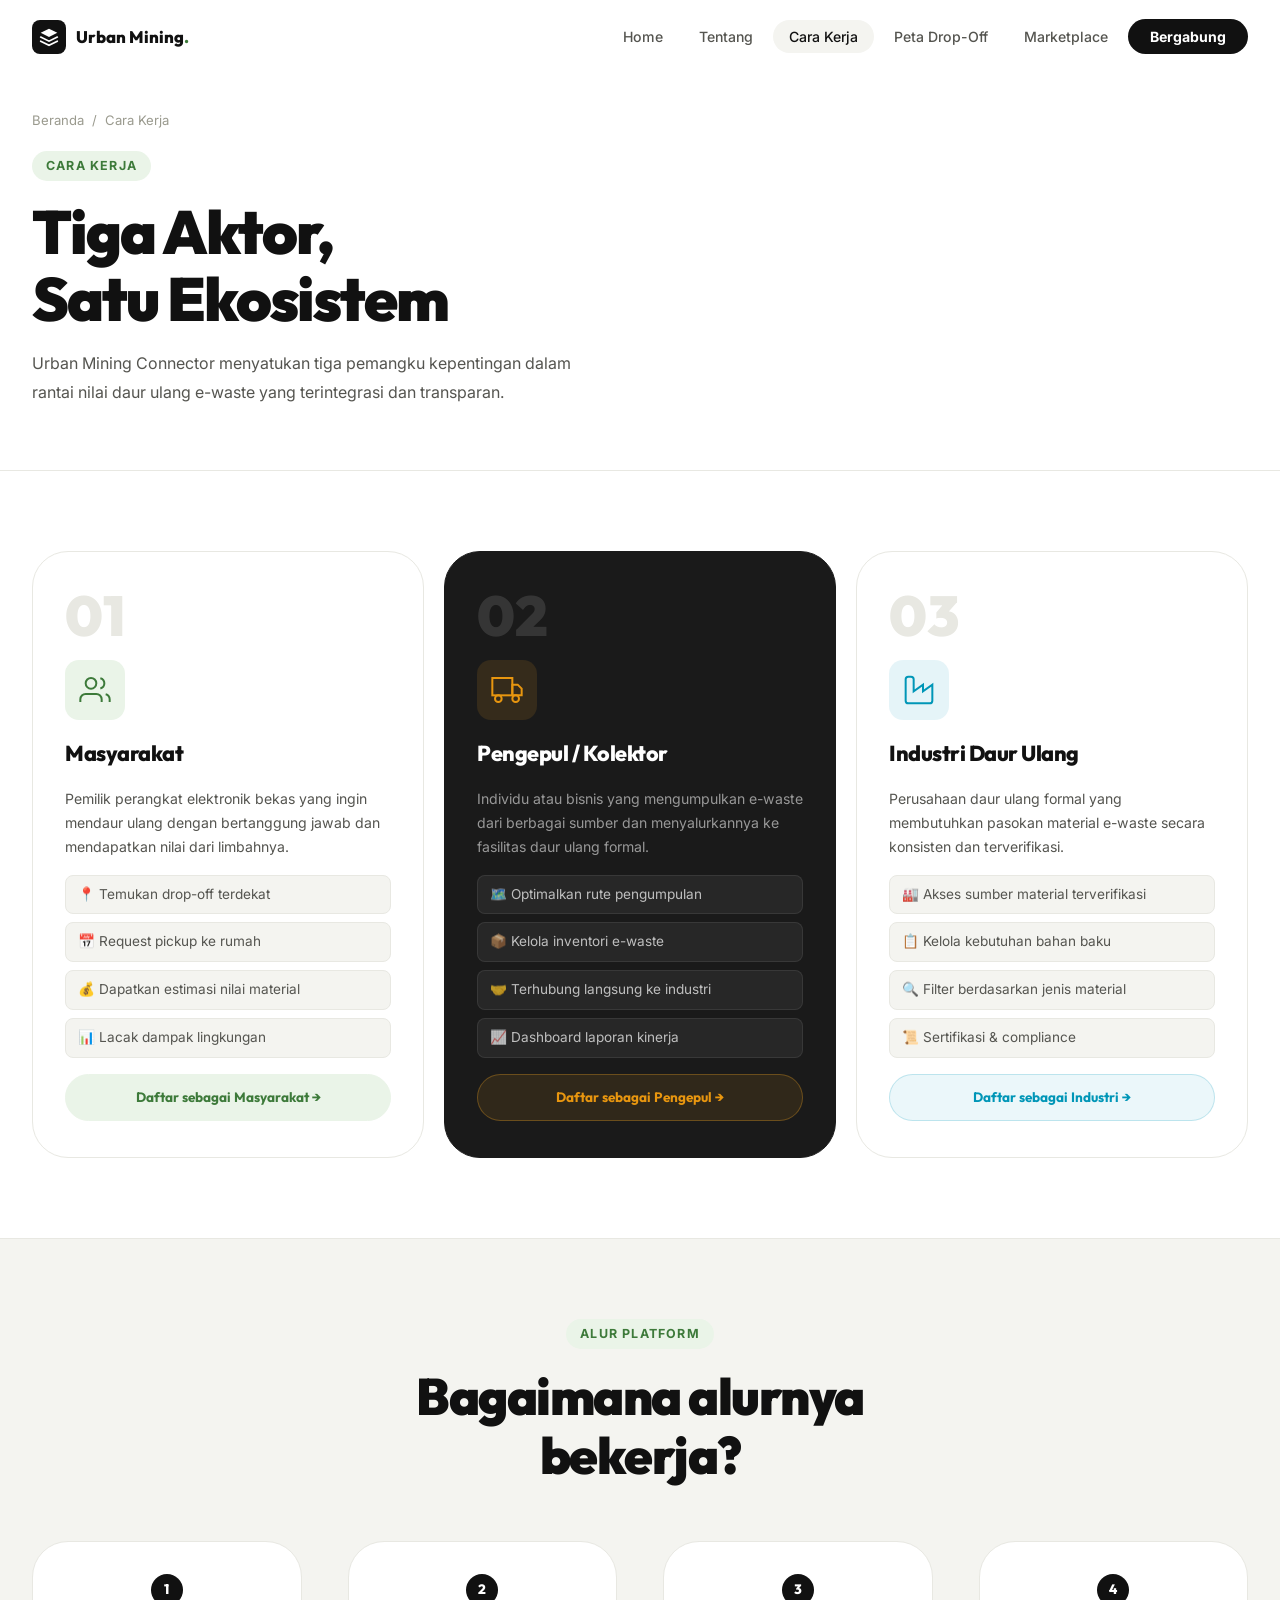
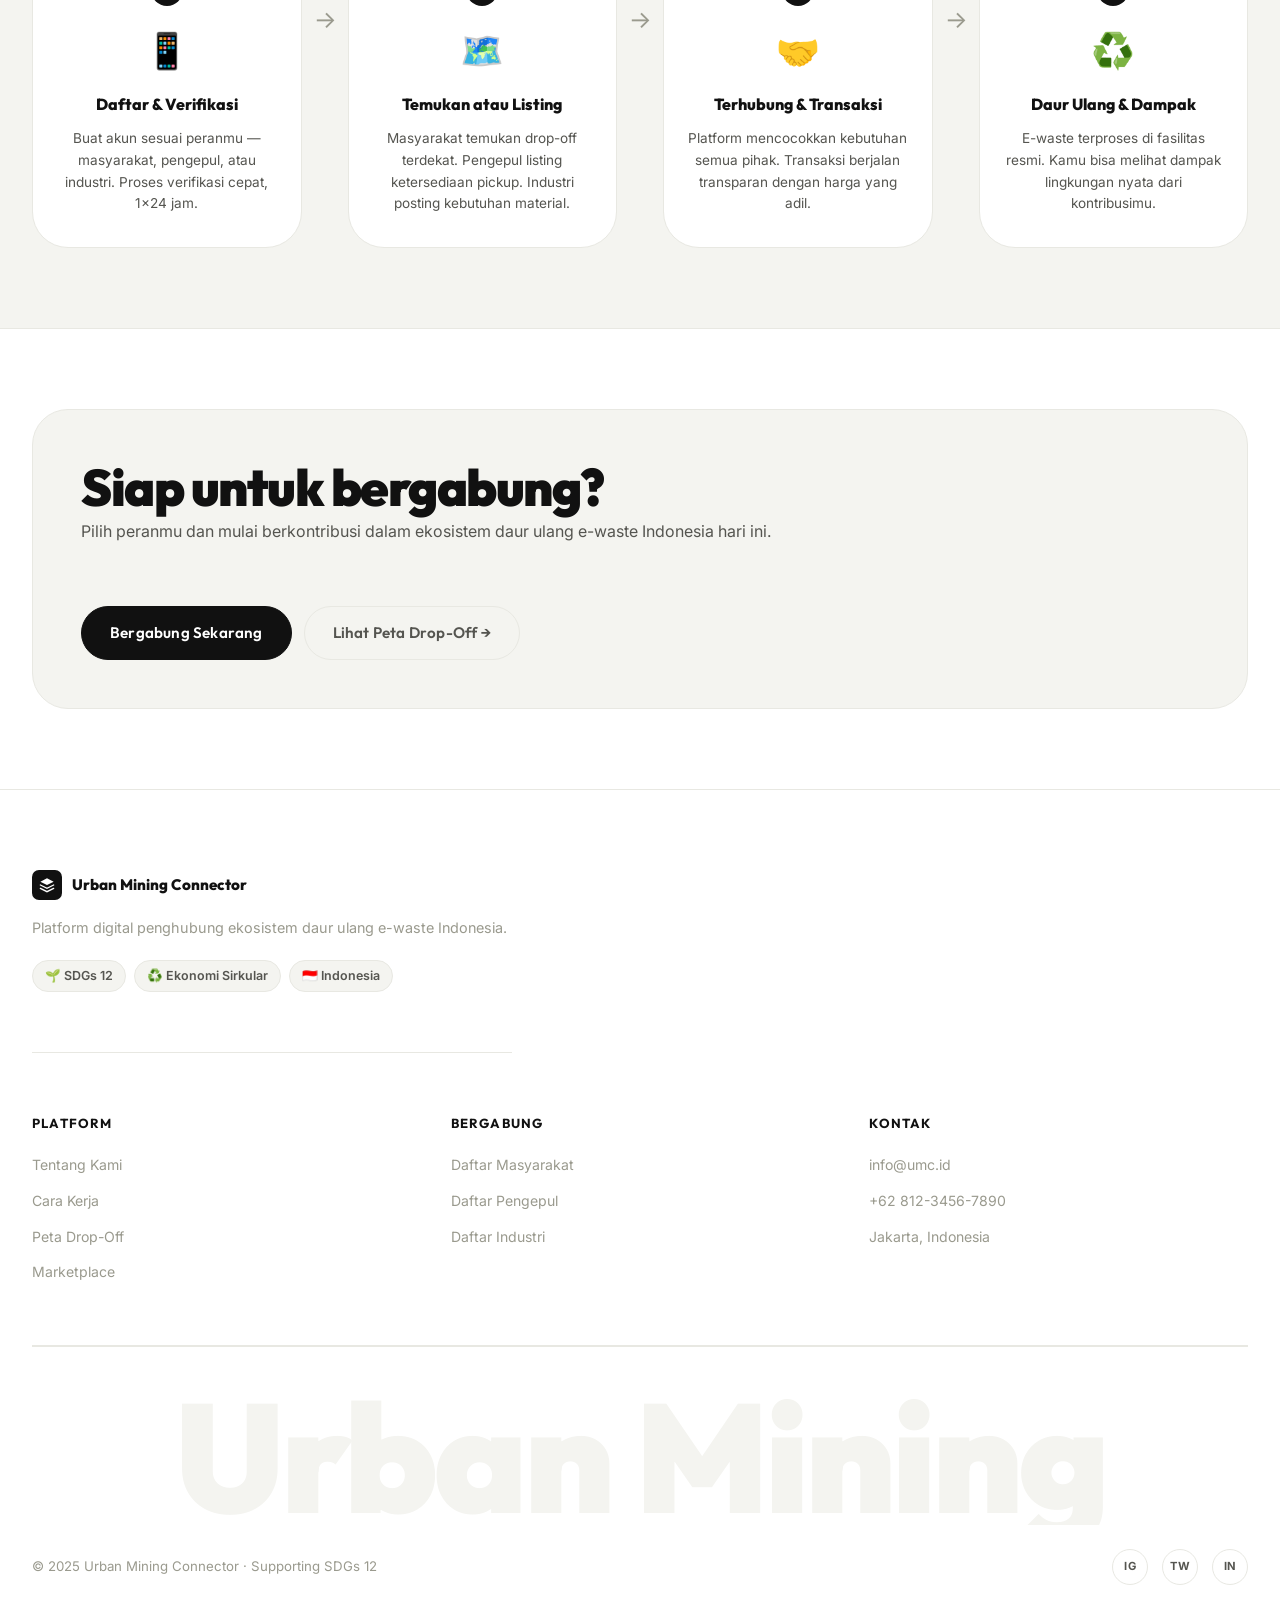
==== cara-kerja.html @ 453cc5a3 "Initial commit: Urban Mining Connector Multi-page UI" ====
﻿<!DOCTYPE html>
<html lang="id">
<head>
  <meta charset="UTF-8" />
  <meta name="viewport" content="width=device-width, initial-scale=1.0" />
  <title>Cara Kerja — Urban Mining Connector</title>
  <meta name="description" content="Pelajari bagaimana Urban Mining Connector menghubungkan masyarakat, pengepul, dan industri daur ulang e-waste." />
  <link rel="preconnect" href="https://fonts.googleapis.com" />
  <link rel="preconnect" href="https://fonts.gstatic.com" crossorigin />
  <link href="https://fonts.googleapis.com/css2?family=Outfit:wght@300;400;500;600;700;800;900&family=Inter:wght@300;400;500;600&display=swap" rel="stylesheet" />
  <link rel="stylesheet" href="style.css?v=3" />
</head>
<body>

  <nav class="navbar scrolled" id="navbar">
    <div class="container nav-container">
      <a href="index.html" class="nav-logo">
        <div class="logo-mark"><svg width="20" height="20" viewBox="0 0 24 24" fill="none"><path d="M12 2L2 7l10 5 10-5-10-5z" fill="currentColor"/><path d="M2 17l10 5 10-5M2 12l10 5 10-5" stroke="currentColor" stroke-width="2" stroke-linecap="round"/></svg></div>
        <span>Urban Mining<span class="logo-dot">.</span></span>
      </a>
      <ul class="nav-links" id="nav-links">
        <li><a href="index.html" class="nav-link">Home</a></li>
        <li><a href="tentang.html" class="nav-link">Tentang</a></li>
        <li><a href="cara-kerja.html" class="nav-link nav-active">Cara Kerja</a></li>
        <li><a href="peta.html" class="nav-link">Peta Drop-Off</a></li>
        <li><a href="marketplace.html" class="nav-link">Marketplace</a></li>
        <li><a href="daftar.html" class="nav-link nav-cta">Bergabung</a></li>
      </ul>
      <button class="hamburger" id="hamburger"><span></span><span></span><span></span></button>
    </div>
  </nav>

  <!-- PAGE HEADER -->
  <div class="page-header">
    <div class="container">
      <div class="breadcrumb"><a href="index.html">Beranda</a> <span>/</span> <span>Cara Kerja</span></div>
      <span class="section-tag">Cara Kerja</span>
      <h1 class="page-title">Tiga Aktor,<br/>Satu Ekosistem</h1>
      <p class="page-subtitle">Urban Mining Connector menyatukan tiga pemangku kepentingan dalam rantai nilai daur ulang e-waste yang terintegrasi dan transparan.</p>
    </div>
  </div>

  <!-- ACTORS -->
  <section class="page-section">
    <div class="container">
      <div class="actors-grid">
        <div class="actor-card reveal-up">
          <div class="actor-num">01</div>
          <div class="actor-icon-wrap citizen-color">
            <svg width="32" height="32" viewBox="0 0 24 24" fill="none" stroke="currentColor" stroke-width="1.5">
              <path d="M17 21v-2a4 4 0 0 0-4-4H5a4 4 0 0 0-4 4v2"/><circle cx="9" cy="7" r="4"/>
              <path d="M23 21v-2a4 4 0 0 0-3-3.87M16 3.13a4 4 0 0 1 0 7.75"/>
            </svg>
          </div>
          <h3>Masyarakat</h3>
          <p>Pemilik perangkat elektronik bekas yang ingin mendaur ulang dengan bertanggung jawab dan mendapatkan nilai dari limbahnya.</p>
          <ul class="actor-list">
            <li>📍 Temukan drop-off terdekat</li>
            <li>📅 Request pickup ke rumah</li>
            <li>💰 Dapatkan estimasi nilai material</li>
            <li>📊 Lacak dampak lingkungan</li>
          </ul>
          <a href="daftar.html" class="actor-link citizen-link">Daftar sebagai Masyarakat →</a>
        </div>

        <div class="actor-card actor-card-dark reveal-up">
          <div class="actor-num light">02</div>
          <div class="actor-icon-wrap collector-color">
            <svg width="32" height="32" viewBox="0 0 24 24" fill="none" stroke="currentColor" stroke-width="1.5">
              <rect x="1" y="3" width="15" height="13"/><polygon points="16 8 20 8 23 11 23 16 16 16 16 8"/>
              <circle cx="5.5" cy="18.5" r="2.5"/><circle cx="18.5" cy="18.5" r="2.5"/>
            </svg>
          </div>
          <h3>Pengepul / Kolektor</h3>
          <p>Individu atau bisnis yang mengumpulkan e-waste dari berbagai sumber dan menyalurkannya ke fasilitas daur ulang formal.</p>
          <ul class="actor-list light-list">
            <li>🗺️ Optimalkan rute pengumpulan</li>
            <li>📦 Kelola inventori e-waste</li>
            <li>🤝 Terhubung langsung ke industri</li>
            <li>📈 Dashboard laporan kinerja</li>
          </ul>
          <a href="daftar.html" class="actor-link collector-link">Daftar sebagai Pengepul →</a>
        </div>

        <div class="actor-card reveal-up">
          <div class="actor-num">03</div>
          <div class="actor-icon-wrap industry-color">
            <svg width="32" height="32" viewBox="0 0 24 24" fill="none" stroke="currentColor" stroke-width="1.5">
              <path d="M2 20a2 2 0 0 0 2 2h16a2 2 0 0 0 2-2V8l-7 5V8l-7 5V4a2 2 0 0 0-2-2H4a2 2 0 0 0-2 2z"/>
            </svg>
          </div>
          <h3>Industri Daur Ulang</h3>
          <p>Perusahaan daur ulang formal yang membutuhkan pasokan material e-waste secara konsisten dan terverifikasi.</p>
          <ul class="actor-list">
            <li>🏭 Akses sumber material terverifikasi</li>
            <li>📋 Kelola kebutuhan bahan baku</li>
            <li>🔍 Filter berdasarkan jenis material</li>
            <li>📜 Sertifikasi & compliance</li>
          </ul>
          <a href="daftar.html" class="actor-link industry-link">Daftar sebagai Industri →</a>
        </div>
      </div>
    </div>
  </section>

  <!-- FLOW DIAGRAM SECTION -->
  <section class="page-section" style="background:var(--grey-100);border-top:1px solid var(--grey-200);border-bottom:1px solid var(--grey-200);">
    <div class="container">
      <div class="section-header-center">
        <span class="section-tag">Alur Platform</span>
        <h2 class="section-title-lg">Bagaimana alurnya<br/>bekerja?</h2>
      </div>
      <div class="flow-steps">
        <div class="flow-step reveal-up">
          <div class="flow-num">1</div>
          <div class="flow-icon">📱</div>
          <h4>Daftar & Verifikasi</h4>
          <p>Buat akun sesuai peranmu — masyarakat, pengepul, atau industri. Proses verifikasi cepat, 1x24 jam.</p>
        </div>
        <div class="flow-arrow">→</div>
        <div class="flow-step reveal-up">
          <div class="flow-num">2</div>
          <div class="flow-icon">🗺️</div>
          <h4>Temukan atau Listing</h4>
          <p>Masyarakat temukan drop-off terdekat. Pengepul listing ketersediaan pickup. Industri posting kebutuhan material.</p>
        </div>
        <div class="flow-arrow">→</div>
        <div class="flow-step reveal-up">
          <div class="flow-num">3</div>
          <div class="flow-icon">🤝</div>
          <h4>Terhubung & Transaksi</h4>
          <p>Platform mencocokkan kebutuhan semua pihak. Transaksi berjalan transparan dengan harga yang adil.</p>
        </div>
        <div class="flow-arrow">→</div>
        <div class="flow-step reveal-up">
          <div class="flow-num">4</div>
          <div class="flow-icon">♻️</div>
          <h4>Daur Ulang & Dampak</h4>
          <p>E-waste terproses di fasilitas resmi. Kamu bisa melihat dampak lingkungan nyata dari kontribusimu.</p>
        </div>
      </div>
    </div>
  </section>

  <!-- CTA -->
  <section class="page-section">
    <div class="container">
      <div class="cta-inline">
        <div>
          <h2 class="section-title-lg">Siap untuk bergabung?</h2>
          <p class="about-desc">Pilih peranmu dan mulai berkontribusi dalam ekosistem daur ulang e-waste Indonesia hari ini.</p>
        </div>
        <div class="cta-inline-btns">
          <a href="daftar.html" class="btn btn-dark">Bergabung Sekarang</a>
          <a href="peta.html" class="btn btn-ghost">Lihat Peta Drop-Off →</a>
        </div>
      </div>
    </div>
  </section>

  <!-- FOOTER -->
  <footer class="footer">
    <div class="container">
      <div class="footer-top">
        <div class="footer-brand">
          <div class="footer-logo-mark"><svg width="16" height="16" viewBox="0 0 24 24" fill="none"><path d="M12 2L2 7l10 5 10-5-10-5z" fill="currentColor"/><path d="M2 17l10 5 10-5M2 12l10 5 10-5" stroke="currentColor" stroke-width="2" stroke-linecap="round"/></svg></div>
          <span class="footer-brand-name">Urban Mining Connector</span>
        </div>
        <p class="footer-tagline">Platform digital penghubung ekosistem daur ulang e-waste Indonesia.</p>
        <div class="footer-tags">
          <span class="footer-tag">🌱 SDGs 12</span><span class="footer-tag">♻️ Ekonomi Sirkular</span><span class="footer-tag">🇮🇩 Indonesia</span>
        </div>
      </div>
      <div class="footer-links-grid">
        <div class="footer-col"><h4>Platform</h4><ul>
          <li><a href="tentang.html">Tentang Kami</a></li><li><a href="cara-kerja.html">Cara Kerja</a></li>
          <li><a href="peta.html">Peta Drop-Off</a></li><li><a href="marketplace.html">Marketplace</a></li>
        </ul></div>
        <div class="footer-col"><h4>Bergabung</h4><ul>
          <li><a href="daftar.html">Daftar Masyarakat</a></li><li><a href="daftar.html">Daftar Pengepul</a></li><li><a href="daftar.html">Daftar Industri</a></li>
        </ul></div>
        <div class="footer-col"><h4>Kontak</h4><ul>
          <li><a href="mailto:info@umc.id">info@umc.id</a></li><li><a href="#">+62 812-3456-7890</a></li><li><a href="#">Jakarta, Indonesia</a></li>
        </ul></div>
      </div>
      <div class="footer-wordmark">Urban Mining</div>
      <div class="footer-bottom">
        <p>© 2025 Urban Mining Connector · Supporting SDGs 12</p>
        <div class="footer-socials"><a href="#" class="social-pill dark">ig</a><a href="#" class="social-pill dark">tw</a><a href="#" class="social-pill dark">in</a></div>
      </div>
    </div>
  </footer>

  <script src="script.js?v=3"></script>
</body>
</html>
---- style.css ----
/* =====================================================
   URBAN MINING CONNECTOR — Light Mode Design System
   Inspired by Solaris Greentech Reference
   ===================================================== */

@import url('https://fonts.googleapis.com/css2?family=Outfit:wght@300;400;500;600;700;800;900&family=Inter:wght@300;400;500;600&display=swap');

/* --- Tokens --- */
:root {
  --white:        #FFFFFF;
  --off-white:    #F7F8F5;
  --black:        #111111;
  --dark:         #1A1A1A;
  --green:        #3D7A3A;
  --green-light:  #5BA85A;
  --green-pale:   #EAF4E8;
  --amber:        #E8960F;
  --teal:         #0096B7;
  --grey-100:     #F4F4F0;
  --grey-200:     #E8E8E2;
  --grey-500:     #9A9A8E;
  --grey-700:     #555550;

  --font-heading: 'Outfit', sans-serif;
  --font-body:    'Inter', sans-serif;

  --ease:         cubic-bezier(0.25, 0.46, 0.45, 0.94);
  --ease-out:     cubic-bezier(0.0, 0.0, 0.2, 1);
  --transition:   0.3s var(--ease);

  --radius-sm:    8px;
  --radius-md:    14px;
  --radius-lg:    24px;
  --radius-xl:    36px;
  --radius-full:  9999px;

  --container:    1280px;
  --px:           32px;
}

/* --- Reset --- */
*, *::before, *::after { box-sizing: border-box; margin: 0; padding: 0; }
html { scroll-behavior: smooth; }
body {
  font-family: var(--font-body);
  background: var(--white);
  color: var(--black);
  line-height: 1.6;
  overflow-x: hidden;
  -webkit-font-smoothing: antialiased;
}
a { text-decoration: none; color: inherit; }
img { max-width: 100%; display: block; }
ul { list-style: none; }
button { cursor: pointer; font-family: inherit; border: none; background: none; }
input, select, textarea { font-family: inherit; }

/* Scrollbar */
::-webkit-scrollbar { width: 5px; }
::-webkit-scrollbar-track { background: var(--grey-100); }
::-webkit-scrollbar-thumb { background: var(--grey-200); border-radius: 3px; }

/* --- Container --- */
.container {
  max-width: var(--container);
  margin: 0 auto;
  padding: 0 var(--px);
}

/* =====================================================
   BUTTONS
   ===================================================== */
.btn {
  display: inline-flex;
  align-items: center;
  gap: 8px;
  padding: 14px 28px;
  border-radius: var(--radius-full);
  font-family: var(--font-heading);
  font-size: 0.95rem;
  font-weight: 600;
  transition: var(--transition);
  border: 1.5px solid transparent;
  letter-spacing: 0.2px;
  white-space: nowrap;
}

.btn-dark {
  background: var(--black);
  color: var(--white);
  border-color: var(--black);
}
.btn-dark:hover { background: var(--dark); transform: translateY(-1px); box-shadow: 0 6px 24px rgba(0,0,0,0.18); }

.btn-ghost {
  background: transparent;
  color: var(--grey-700);
  border-color: var(--grey-200);
}
.btn-ghost:hover { border-color: var(--black); color: var(--black); }

.btn-green {
  background: var(--green);
  color: var(--white);
  border-color: var(--green);
}
.btn-green:hover { background: var(--green-light); transform: translateY(-1px); }

.btn-white {
  background: var(--white);
  color: var(--black);
  border-color: var(--white);
}
.btn-white:hover { background: var(--grey-100); transform: translateY(-1px); }

.btn-full { width: 100%; justify-content: center; }

/* =====================================================
   SECTION TAG / LABEL
   ===================================================== */
.section-tag {
  display: inline-block;
  padding: 5px 14px;
  border-radius: var(--radius-full);
  background: var(--green-pale);
  color: var(--green);
  font-size: 0.78rem;
  font-weight: 700;
  letter-spacing: 1.2px;
  text-transform: uppercase;
  margin-bottom: 18px;
}

.section-tag-light {
  display: inline-block;
  padding: 5px 14px;
  border-radius: var(--radius-full);
  background: rgba(255,255,255,0.15);
  color: rgba(255,255,255,0.85);
  font-size: 0.78rem;
  font-weight: 700;
  letter-spacing: 1.2px;
  text-transform: uppercase;
  margin-bottom: 18px;
  border: 1px solid rgba(255,255,255,0.2);
}

/* =====================================================
   NAVBAR
   ===================================================== */
.navbar {
  position: fixed;
  top: 0; left: 0; right: 0;
  z-index: 1000;
  padding: 20px 0;
  transition: all var(--transition);
}

.navbar.scrolled {
  background: rgba(255,255,255,0.92);
  backdrop-filter: blur(20px);
  padding: 14px 0;
  border-bottom: 1px solid var(--grey-200);
  box-shadow: 0 2px 20px rgba(0,0,0,0.06);
}

.nav-container {
  display: flex;
  align-items: center;
  justify-content: space-between;
}

.nav-logo {
  display: flex;
  align-items: center;
  gap: 10px;
  font-family: var(--font-heading);
  font-size: 1.05rem;
  font-weight: 800;
  color: var(--black);
}

.logo-mark {
  width: 34px; height: 34px;
  background: var(--black);
  border-radius: var(--radius-sm);
  display: flex;
  align-items: center;
  justify-content: center;
  color: var(--white);
}

.logo-dot { color: var(--green); }

.nav-links {
  display: flex;
  align-items: center;
  gap: 4px;
}

.nav-link {
  padding: 8px 16px;
  border-radius: var(--radius-full);
  font-size: 0.88rem;
  font-weight: 500;
  color: var(--grey-700);
  transition: var(--transition);
}
.nav-link:hover { color: var(--black); background: var(--grey-100); }

.nav-cta {
  background: var(--black) !important;
  color: var(--white) !important;
  font-weight: 700;
  padding: 9px 22px;
}
.nav-cta:hover { background: var(--dark) !important; transform: translateY(-1px); }

.hamburger {
  display: none;
  flex-direction: column;
  gap: 5px;
  padding: 6px;
}
.hamburger span {
  display: block;
  width: 22px; height: 2px;
  background: var(--black);
  border-radius: 2px;
  transition: var(--transition);
}

/* =====================================================
   HERO SECTION (White, Light)
   ===================================================== */
.hero {
  padding: 130px 0 0;
  background: var(--white);
  overflow: hidden;
}

.hero-inner {
  position: relative;
}

.hero-top {
  display: flex;
  align-items: center;
  justify-content: space-between;
  margin-bottom: 40px;
}

.hero-badge {
  display: inline-flex;
  align-items: center;
  gap: 8px;
  padding: 7px 16px;
  background: var(--green-pale);
  border: 1px solid rgba(61,122,58,0.2);
  border-radius: var(--radius-full);
  font-size: 0.8rem;
  font-weight: 600;
  color: var(--green);
}

.badge-pulse {
  width: 7px; height: 7px;
  background: var(--green);
  border-radius: 50%;
  animation: pulse 2s ease infinite;
}

@keyframes pulse {
  0%,100% { transform: scale(1); opacity: 1; }
  50% { transform: scale(1.5); opacity: 0.6; }
}

.social-pill {
  display: inline-flex;
  align-items: center;
  justify-content: center;
  width: 36px; height: 36px;
  border-radius: var(--radius-full);
  border: 1.5px solid var(--grey-200);
  font-size: 0.7rem;
  font-weight: 700;
  color: var(--grey-700);
  text-transform: uppercase;
  letter-spacing: 0.5px;
  transition: var(--transition);
  margin-left: 6px;
}
.social-pill:hover { border-color: var(--black); color: var(--black); }
.social-pill.dark { border-color: var(--grey-200); color: var(--grey-700); }

.hero-content {
  display: grid;
  grid-template-columns: 1fr 1.1fr;
  gap: 40px;
  align-items: center;
  min-height: 480px;
}

.hero-title {
  font-family: var(--font-heading);
  font-size: clamp(2.6rem, 5vw, 4rem);
  font-weight: 900;
  line-height: 1.1;
  letter-spacing: -2px;
  color: var(--black);
  margin-bottom: 22px;
}

.title-accent { display: inline-block; animation: bob 3s ease-in-out infinite; }
@keyframes bob {
  0%,100% { transform: translateY(0) rotate(-5deg); }
  50% { transform: translateY(-8px) rotate(5deg); }
}

.hero-subtitle {
  font-size: 1rem;
  color: var(--grey-700);
  line-height: 1.7;
  margin-bottom: 32px;
}

.hero-actions {
  display: flex;
  gap: 12px;
  align-items: center;
  flex-wrap: wrap;
  margin-bottom: 36px;
}

.hero-trust {
  display: flex;
  align-items: center;
  gap: 12px;
}

.trust-avatars { display: flex; }
.avatar {
  width: 32px; height: 32px;
  border-radius: 50%;
  border: 2px solid var(--white);
  margin-left: -8px;
  background: var(--grey-200);
}
.avatar:first-child { margin-left: 0; }
.av1 { background: linear-gradient(135deg, #a8e063, #56ab2f); }
.av2 { background: linear-gradient(135deg, #f7971e, #ffd200); }
.av3 { background: linear-gradient(135deg, #56ccf2, #2f80ed); }
.av4 { background: linear-gradient(135deg, #f953c6, #b91d73); }

.trust-text { font-size: 0.85rem; color: var(--grey-700); font-weight: 500; }

/* Island / Hero Visual */
.hero-visual {
  position: relative;
  display: flex;
  align-items: center;
  justify-content: center;
  min-height: 420px;
}

.island-wrapper {
  position: relative;
  animation: float 6s ease-in-out infinite;
}

@keyframes float {
  0%,100% { transform: translateY(0px); }
  50% { transform: translateY(-20px); }
}

.island-img {
  width: 100%;
  max-width: 520px;
  filter: drop-shadow(0 30px 60px rgba(0,0,0,0.18));
  position: relative;
  z-index: 1;
}

.island-glow {
  position: absolute;
  bottom: -30px;
  left: 50%;
  transform: translateX(-50%);
  width: 70%;
  height: 40px;
  background: radial-gradient(ellipse, rgba(61,122,58,0.25), transparent 70%);
  border-radius: 50%;
}

/* Floating stat cards */
.hero-stat-card {
  position: absolute;
  background: var(--white);
  border: 1.5px solid var(--grey-200);
  border-radius: var(--radius-lg);
  padding: 14px 18px;
  display: flex;
  align-items: center;
  gap: 12px;
  box-shadow: 0 8px 32px rgba(0,0,0,0.10);
  animation: float-card 4s ease-in-out infinite;
  z-index: 2;
}

.card-topleft  { top: 20px;    left: -20px; animation-delay: 0.5s; }
.card-bottomright { bottom: 40px; right: -10px; animation-delay: 1.5s; }

@keyframes float-card {
  0%,100% { transform: translateY(0); }
  50% { transform: translateY(-10px); }
}

.stat-card-emoji { font-size: 1.8rem; }
.stat-card-num   { font-family: var(--font-heading); font-size: 1.3rem; font-weight: 800; color: var(--black); }
.stat-card-label { font-size: 0.72rem; color: var(--grey-500); font-weight: 500; }

/* Hero Wordmark */
.hero-wordmark {
  font-family: var(--font-heading);
  font-size: clamp(4rem, 11vw, 9rem);
  font-weight: 900;
  color: var(--grey-100);
  letter-spacing: -4px;
  text-align: center;
  line-height: 1;
  padding: 20px 0 0;
  user-select: none;
  overflow: hidden;
}

/* =====================================================
   ABOUT SECTION (White)
   ===================================================== */
.about-section {
  padding: 100px 0;
  background: var(--white);
  border-top: 1px solid var(--grey-200);
}

.about-grid {
  display: grid;
  grid-template-columns: 1fr 1fr;
  gap: 80px;
  align-items: start;
  margin-bottom: 80px;
}

.about-title {
  font-family: var(--font-heading);
  font-size: clamp(2rem, 4vw, 3.2rem);
  font-weight: 900;
  letter-spacing: -1.5px;
  line-height: 1.15;
  color: var(--black);
}

.about-desc {
  font-size: 1rem;
  color: var(--grey-700);
  line-height: 1.8;
  margin-bottom: 20px;
}

/* Stats Row */
.stats-row {
  display: flex;
  align-items: center;
  padding: 48px;
  background: var(--grey-100);
  border-radius: var(--radius-xl);
  gap: 0;
  border: 1px solid var(--grey-200);
}

.stat-block {
  flex: 1;
  text-align: center;
  padding: 0 32px;
}

.stat-big {
  font-family: var(--font-heading);
  font-size: clamp(2rem, 4vw, 3.5rem);
  font-weight: 900;
  color: var(--black);
  letter-spacing: -2px;
  line-height: 1;
  margin-bottom: 10px;
}

.stat-desc {
  font-size: 0.85rem;
  color: var(--grey-500);
  line-height: 1.5;
}

.stat-divider {
  width: 1px;
  height: 60px;
  background: var(--grey-200);
  flex-shrink: 0;
}

/* =====================================================
   DARK SECTION
   ===================================================== */
.dark-section {
  padding: 100px 0;
  background: var(--dark);
  color: var(--white);
}

.dark-grid {
  display: grid;
  grid-template-columns: 1.2fr 1fr;
  gap: 80px;
  align-items: center;
}

.dark-features {
  display: flex;
  flex-direction: column;
  gap: 32px;
}

.dark-feature {
  display: flex;
  gap: 20px;
  align-items: flex-start;
  padding: 28px;
  border-radius: var(--radius-lg);
  border: 1px solid rgba(255,255,255,0.08);
  background: rgba(255,255,255,0.03);
  transition: var(--transition);
}
.dark-feature:hover {
  border-color: rgba(255,255,255,0.15);
  background: rgba(255,255,255,0.06);
  transform: translateX(6px);
}

.df-icon {
  font-size: 2rem;
  flex-shrink: 0;
  width: 56px; height: 56px;
  display: flex;
  align-items: center;
  justify-content: center;
  background: rgba(255,255,255,0.07);
  border-radius: var(--radius-md);
}

.dark-feature h4 {
  font-family: var(--font-heading);
  font-size: 1.05rem;
  font-weight: 700;
  color: var(--white);
  margin-bottom: 6px;
}

.dark-feature p {
  font-size: 0.9rem;
  color: rgba(255,255,255,0.55);
  line-height: 1.6;
}

.dark-title {
  font-family: var(--font-heading);
  font-size: clamp(2.2rem, 4vw, 3.5rem);
  font-weight: 900;
  line-height: 1.1;
  letter-spacing: -1.5px;
  color: var(--white);
  margin-bottom: 32px;
}

/* =====================================================
   HOW IT WORKS (White)
   ===================================================== */
.how-section {
  padding: 100px 0;
  background: var(--white);
  border-top: 1px solid var(--grey-200);
}

.how-header {
  display: flex;
  align-items: flex-end;
  justify-content: space-between;
  margin-bottom: 64px;
  flex-wrap: wrap;
  gap: 24px;
}

.section-title-lg {
  font-family: var(--font-heading);
  font-size: clamp(2rem, 4vw, 3.2rem);
  font-weight: 900;
  letter-spacing: -1.5px;
  line-height: 1.15;
  color: var(--black);
}

.how-trust {
  display: flex;
  align-items: center;
  gap: 12px;
  font-size: 0.85rem;
  color: var(--grey-700);
}

/* Actor Cards */
.actors-grid {
  display: grid;
  grid-template-columns: repeat(3, 1fr);
  gap: 20px;
}

.actor-card {
  padding: 36px 32px;
  border-radius: var(--radius-xl);
  border: 1.5px solid var(--grey-200);
  background: var(--white);
  transition: var(--transition);
  display: flex;
  flex-direction: column;
  gap: 16px;
}
.actor-card:hover {
  border-color: var(--black);
  box-shadow: 0 12px 40px rgba(0,0,0,0.08);
  transform: translateY(-6px);
}

.actor-card-dark {
  background: var(--dark);
  border-color: var(--dark);
  color: var(--white);
}
.actor-card-dark:hover { border-color: var(--grey-700); }

.actor-num {
  font-family: var(--font-heading);
  font-size: 3.5rem;
  font-weight: 900;
  color: var(--grey-200);
  line-height: 1;
}
.actor-num.light { color: rgba(255,255,255,0.12); }

.actor-icon-wrap {
  width: 60px; height: 60px;
  border-radius: var(--radius-md);
  display: flex;
  align-items: center;
  justify-content: center;
}
.citizen-color   { background: var(--green-pale); color: var(--green); }
.collector-color { background: rgba(245,166,35,0.12); color: var(--amber); }
.industry-color  { background: rgba(0,150,183,0.1); color: var(--teal); }

.actor-card h3 {
  font-family: var(--font-heading);
  font-size: 1.35rem;
  font-weight: 800;
  letter-spacing: -0.5px;
}

.actor-card p {
  font-size: 0.88rem;
  color: var(--grey-700);
  line-height: 1.7;
  flex: 1;
}
.actor-card-dark p { color: rgba(255,255,255,0.55); }

.actor-list {
  display: flex;
  flex-direction: column;
  gap: 8px;
}
.actor-list li {
  font-size: 0.85rem;
  color: var(--grey-700);
  padding: 8px 12px;
  background: var(--grey-100);
  border-radius: var(--radius-sm);
  border: 1px solid var(--grey-200);
  transition: var(--transition);
}
.actor-list li:hover { background: var(--green-pale); border-color: rgba(61,122,58,0.2); }
.light-list li { background: rgba(255,255,255,0.06); border-color: rgba(255,255,255,0.08); color: rgba(255,255,255,0.7); }
.light-list li:hover { background: rgba(255,255,255,0.12); }

.actor-link {
  display: block;
  padding: 12px 20px;
  border-radius: var(--radius-full);
  text-align: center;
  font-family: var(--font-heading);
  font-size: 0.85rem;
  font-weight: 700;
  transition: var(--transition);
  border: 1.5px solid;
  margin-top: auto;
}
.citizen-link  { border-color: var(--green-pale); color: var(--green); background: var(--green-pale); }
.citizen-link:hover  { background: var(--green); color: var(--white); border-color: var(--green); }
.collector-link{ border-color: rgba(245,166,35,0.3); color: var(--amber); background: rgba(245,166,35,0.1); }
.collector-link:hover{ background: var(--amber); color: var(--white); border-color: var(--amber); }
.industry-link { border-color: rgba(0,150,183,0.2); color: var(--teal); background: rgba(0,150,183,0.08); }
.industry-link:hover { background: var(--teal); color: var(--white); border-color: var(--teal); }

/* =====================================================
   MAP SECTION (Light Grey)
   ===================================================== */
.map-section {
  padding: 100px 0;
  background: var(--grey-100);
  border-top: 1px solid var(--grey-200);
}

.section-header-row {
  display: flex;
  align-items: flex-end;
  justify-content: space-between;
  margin-bottom: 40px;
  flex-wrap: wrap;
  gap: 24px;
}

.map-filters-inline, .mkt-filters {
  display: flex;
  gap: 8px;
  flex-wrap: wrap;
}

.filter-pill {
  padding: 8px 18px;
  border-radius: var(--radius-full);
  font-size: 0.83rem;
  font-weight: 600;
  color: var(--grey-700);
  border: 1.5px solid var(--grey-200);
  background: var(--white);
  transition: var(--transition);
  font-family: var(--font-heading);
}
.filter-pill:hover { border-color: var(--black); color: var(--black); }
.filter-pill.active { background: var(--black); color: var(--white); border-color: var(--black); }

.map-card {
  border-radius: var(--radius-xl);
  overflow: hidden;
  border: 1.5px solid var(--grey-200);
  box-shadow: 0 8px 40px rgba(0,0,0,0.06);
}

.map-container { height: 460px; background: var(--grey-200); }

.leaflet-container {
  font-family: var(--font-body) !important;
}

.map-legend {
  display: flex;
  gap: 24px;
  padding: 16px 24px;
  background: var(--white);
  border-top: 1.5px solid var(--grey-200);
  flex-wrap: wrap;
}

.legend-item {
  display: flex;
  align-items: center;
  gap: 8px;
  font-size: 0.84rem;
  color: var(--grey-700);
}

.ldot {
  width: 10px; height: 10px;
  border-radius: 50%;
  flex-shrink: 0;
}
.ldot.green { background: #3D7A3A; }
.ldot.amber { background: #E8960F; }
.ldot.teal  { background: #0096B7; }

/* =====================================================
   MARKETPLACE SECTION (White)
   ===================================================== */
.marketplace-section {
  padding: 100px 0;
  background: var(--white);
  border-top: 1px solid var(--grey-200);
}

.marketplace-grid {
  display: grid;
  grid-template-columns: repeat(auto-fill, minmax(260px, 1fr));
  gap: 20px;
  margin-bottom: 48px;
}

.mkt-cta-row { text-align: center; }

/* Market Cards */
.market-card {
  background: var(--white);
  border: 1.5px solid var(--grey-200);
  border-radius: var(--radius-lg);
  overflow: hidden;
  transition: var(--transition);
  cursor: pointer;
}
.market-card:hover {
  border-color: var(--black);
  transform: translateY(-5px);
  box-shadow: 0 12px 40px rgba(0,0,0,0.10);
}

.market-card-img {
  height: 140px;
  display: flex;
  align-items: center;
  justify-content: center;
  font-size: 3.5rem;
  background: var(--grey-100);
  border-bottom: 1.5px solid var(--grey-200);
}

.market-card-body { padding: 18px; }

.market-card-type {
  display: inline-block;
  padding: 3px 10px;
  border-radius: var(--radius-full);
  font-size: 0.7rem;
  font-weight: 700;
  text-transform: uppercase;
  letter-spacing: 0.8px;
  margin-bottom: 8px;
}
.type-smartphone { background: var(--green-pale); color: var(--green); }
.type-laptop     { background: rgba(0,150,183,0.1); color: var(--teal); }
.type-battery    { background: rgba(232,150,15,0.1); color: var(--amber); }
.type-cable      { background: rgba(107,114,128,0.1); color: var(--grey-700); }

.market-card-title {
  font-family: var(--font-heading);
  font-size: 0.98rem;
  font-weight: 700;
  color: var(--black);
  margin-bottom: 5px;
}
.market-card-meta { font-size: 0.8rem; color: var(--grey-500); margin-bottom: 12px; }
.market-card-footer { display: flex; align-items: center; justify-content: space-between; }
.market-card-price { font-family: var(--font-heading); font-size: 1rem; font-weight: 800; color: var(--green); }
.market-card-qty { font-size: 0.78rem; color: var(--grey-500); background: var(--grey-100); padding: 3px 10px; border-radius: var(--radius-full); }

/* =====================================================
   CTA PHOTO SECTION
   ===================================================== */
.cta-photo-section {
  position: relative;
  min-height: 480px;
  display: flex;
  align-items: center;
  background-image: url('cta_bg.png');
  background-size: cover;
  background-position: center;
  overflow: hidden;
}

.cta-photo-overlay {
  position: absolute;
  inset: 0;
  background: linear-gradient(135deg, rgba(10,20,10,0.85) 0%, rgba(10,30,10,0.70) 100%);
}

.cta-photo-inner {
  position: relative;
  z-index: 1;
  padding: 100px var(--px);
  text-align: center;
  max-width: var(--container);
  margin: 0 auto;
  width: 100%;
}

.cta-tag-wrap { margin-bottom: 24px; }

.cta-photo-title {
  font-family: var(--font-heading);
  font-size: clamp(2rem, 4vw, 3.5rem);
  font-weight: 900;
  color: var(--white);
  letter-spacing: -1.5px;
  line-height: 1.2;
  margin-bottom: 56px;
}
.cta-photo-title em { font-style: normal; color: #7de87a; }

.cta-stats-row {
  display: flex;
  justify-content: center;
  gap: 80px;
  flex-wrap: wrap;
}

.cta-stat {
  display: flex;
  flex-direction: column;
  align-items: center;
  gap: 8px;
}

.cta-stat-num {
  font-family: var(--font-heading);
  font-size: clamp(2rem, 4vw, 3rem);
  font-weight: 900;
  color: var(--white);
  letter-spacing: -1px;
}
.cta-stat-lbl { font-size: 0.85rem; color: rgba(255,255,255,0.6); font-weight: 500; }

/* =====================================================
   REGISTER SECTION (White)
   ===================================================== */
.register-section {
  padding: 100px 0;
  background: var(--white);
  border-top: 1px solid var(--grey-200);
}

.section-header-center {
  text-align: center;
  max-width: 600px;
  margin: 0 auto 56px;
}

.reg-wrapper {
  max-width: 700px;
  margin: 0 auto;
  border: 1.5px solid var(--grey-200);
  border-radius: var(--radius-xl);
  overflow: hidden;
  box-shadow: 0 8px 40px rgba(0,0,0,0.06);
}

.reg-tabs {
  display: flex;
  background: var(--grey-100);
  border-bottom: 1.5px solid var(--grey-200);
}

.reg-tab {
  flex: 1;
  padding: 18px 12px;
  font-family: var(--font-heading);
  font-size: 0.87rem;
  font-weight: 600;
  color: var(--grey-500);
  transition: var(--transition);
  border-bottom: 2px solid transparent;
  text-align: center;
}
.reg-tab:hover { color: var(--black); }
.reg-tab.active { color: var(--black); border-bottom-color: var(--black); background: var(--white); }

.tab-panel { display: none; padding: 40px; animation: fadeIn 0.3s var(--ease); }
.tab-panel.active { display: block; }

@keyframes fadeIn {
  from { opacity: 0; transform: translateY(8px); }
  to   { opacity: 1; transform: translateY(0); }
}

.reg-form { display: flex; flex-direction: column; gap: 18px; }

.form-row { display: grid; grid-template-columns: 1fr 1fr; gap: 14px; }

.form-group { display: flex; flex-direction: column; gap: 7px; }
.form-group label { font-size: 0.82rem; font-weight: 600; color: var(--grey-700); }

.form-group input,
.form-group select,
.form-group textarea {
  padding: 11px 14px;
  background: var(--grey-100);
  border: 1.5px solid var(--grey-200);
  border-radius: var(--radius-md);
  color: var(--black);
  font-size: 0.93rem;
  outline: none;
  transition: var(--transition);
  appearance: none;
}
.form-group input:focus,
.form-group select:focus,
.form-group textarea:focus {
  border-color: var(--black);
  background: var(--white);
  box-shadow: 0 0 0 3px rgba(17,17,17,0.08);
}
.form-group input::placeholder,
.form-group textarea::placeholder { color: var(--grey-500); }
.form-group textarea { resize: vertical; }

/* Chips */
.chip-group { display: flex; flex-wrap: wrap; gap: 8px; }
.chip {
  display: inline-flex;
  align-items: center;
  gap: 6px;
  padding: 7px 14px;
  background: var(--grey-100);
  border: 1.5px solid var(--grey-200);
  border-radius: var(--radius-full);
  font-size: 0.84rem;
  color: var(--grey-700);
  cursor: pointer;
  transition: var(--transition);
}
.chip:hover { border-color: var(--black); color: var(--black); background: var(--white); }
.chip input { display: none; }

/* Range slider */
.range-input {
  -webkit-appearance: none;
  appearance: none;
  height: 4px;
  background: var(--grey-200);
  border-radius: 2px;
  outline: none;
  padding: 0 !important;
  border: none !important;
  background: var(--grey-200) !important;
  box-shadow: none !important;
}
.range-input::-webkit-slider-thumb {
  -webkit-appearance: none;
  width: 18px; height: 18px;
  border-radius: 50%;
  background: var(--black);
  cursor: pointer;
  box-shadow: 0 2px 8px rgba(0,0,0,0.2);
}
.range-val { font-weight: 700; color: var(--black); }

/* =====================================================
   FOOTER
   ===================================================== */
.footer {
  background: var(--white);
  border-top: 1.5px solid var(--grey-200);
  padding: 80px 0 0;
}

.footer-top {
  padding-bottom: 60px;
  border-bottom: 1.5px solid var(--grey-200);
  max-width: 480px;
}

.footer-brand {
  display: flex;
  align-items: center;
  gap: 10px;
  font-family: var(--font-heading);
  font-size: 0.95rem;
  font-weight: 800;
  color: var(--black);
  margin-bottom: 16px;
}

.footer-logo-mark {
  width: 30px; height: 30px;
  background: var(--black);
  border-radius: 7px;
  display: flex;
  align-items: center;
  justify-content: center;
  color: var(--white);
}

.footer-tagline { font-size: 0.9rem; color: var(--grey-500); line-height: 1.7; margin-bottom: 20px; }

.footer-tags { display: flex; gap: 8px; flex-wrap: wrap; }
.footer-tag {
  padding: 5px 12px;
  background: var(--grey-100);
  border: 1.5px solid var(--grey-200);
  border-radius: var(--radius-full);
  font-size: 0.78rem;
  color: var(--grey-700);
  font-weight: 600;
}

.footer-links-grid {
  display: grid;
  grid-template-columns: repeat(3, 1fr);
  gap: 40px;
  padding: 60px 0;
  border-bottom: 1.5px solid var(--grey-200);
}

.footer-col h4 {
  font-family: var(--font-heading);
  font-size: 0.82rem;
  font-weight: 700;
  color: var(--black);
  text-transform: uppercase;
  letter-spacing: 1.2px;
  margin-bottom: 18px;
}

.footer-col ul { display: flex; flex-direction: column; gap: 10px; }
.footer-col a {
  font-size: 0.88rem;
  color: var(--grey-500);
  transition: var(--transition);
}
.footer-col a:hover { color: var(--black); }

/* Giant Wordmark */
.footer-wordmark {
  font-family: var(--font-heading);
  font-size: clamp(4rem, 12vw, 10rem);
  font-weight: 900;
  color: var(--grey-100);
  letter-spacing: -4px;
  text-align: center;
  line-height: 0.9;
  padding: 40px 0 0;
  border-top: 1.5px solid var(--grey-200);
  overflow: hidden;
}

.footer-bottom {
  display: flex;
  align-items: center;
  justify-content: space-between;
  padding: 24px 0 32px;
  flex-wrap: wrap;
  gap: 16px;
}
.footer-bottom p { font-size: 0.83rem; color: var(--grey-500); }

.footer-socials { display: flex; gap: 8px; }

/* =====================================================
   MODAL
   ===================================================== */
.modal-overlay {
  position: fixed;
  inset: 0;
  background: rgba(0,0,0,0.5);
  backdrop-filter: blur(8px);
  z-index: 9999;
  display: flex;
  align-items: center;
  justify-content: center;
  opacity: 0;
  pointer-events: none;
  transition: var(--transition);
}
.modal-overlay.active { opacity: 1; pointer-events: all; }

.modal {
  background: var(--white);
  border: 1.5px solid var(--grey-200);
  border-radius: var(--radius-xl);
  padding: 48px 40px;
  text-align: center;
  max-width: 380px;
  width: 90%;
  transform: scale(0.92);
  transition: var(--transition);
  box-shadow: 0 24px 80px rgba(0,0,0,0.15);
}
.modal-overlay.active .modal { transform: scale(1); }
.modal-icon { font-size: 3rem; margin-bottom: 16px; }
.modal-title { font-family: var(--font-heading); font-size: 1.4rem; font-weight: 800; color: var(--black); margin-bottom: 10px; }
.modal-text  { font-size: 0.92rem; color: var(--grey-700); line-height: 1.7; margin-bottom: 28px; }

/* =====================================================
   SECTION SPACING
   ===================================================== */
.section { position: relative; }

/* =====================================================
   ANIMATIONS
   ===================================================== */
.reveal-up {
  opacity: 0;
  transform: translateY(32px);
  transition: opacity 0.7s var(--ease), transform 0.7s var(--ease);
}
.reveal-up.visible { opacity: 1; transform: translateY(0); }
.reveal-up:nth-child(1) { transition-delay: 0s; }
.reveal-up:nth-child(2) { transition-delay: 0.1s; }
.reveal-up:nth-child(3) { transition-delay: 0.2s; }
.reveal-up:nth-child(4) { transition-delay: 0.3s; }

/* =====================================================
   RESPONSIVE
   ===================================================== */
@media (max-width: 1024px) {
  .hero-content    { grid-template-columns: 1fr; min-height: auto; }
  .hero-visual     { min-height: 340px; margin-top: 20px; }
  .about-grid      { grid-template-columns: 1fr; gap: 40px; }
  .dark-grid       { grid-template-columns: 1fr; gap: 40px; }
  .actors-grid     { grid-template-columns: 1fr; max-width: 520px; margin: 0 auto; }
  .footer-links-grid { grid-template-columns: repeat(2, 1fr); }
  .stats-row       { flex-wrap: wrap; gap: 24px; }
  .stat-divider    { display: none; }
}

@media (max-width: 768px) {
  :root { --px: 20px; }

  .nav-links {
    position: fixed;
    top: 0; right: -100%;
    bottom: 0; width: 260px;
    background: var(--white);
    border-left: 1.5px solid var(--grey-200);
    flex-direction: column;
    padding: 100px 24px 40px;
    transition: right var(--transition);
    z-index: 999;
    box-shadow: -8px 0 40px rgba(0,0,0,0.1);
  }
  .nav-links.open { right: 0; }
  .hamburger { display: flex; z-index: 1001; }

  .hero-top { flex-direction: column; align-items: flex-start; gap: 16px; }
  .hero-wordmark { font-size: clamp(3rem, 14vw, 6rem); }
  .footer-wordmark { font-size: clamp(3rem, 14vw, 6rem); }
  .stats-row { padding: 32px 24px; }
  .section-header-row { flex-direction: column; align-items: flex-start; }
  .how-header { flex-direction: column; align-items: flex-start; }
  .cta-stats-row { gap: 40px; }
  .form-row { grid-template-columns: 1fr; }
  .footer-links-grid { grid-template-columns: 1fr; gap: 32px; }
  .tab-panel { padding: 28px 20px; }
  .reg-tab { font-size: 0.78rem; padding: 14px 8px; }
  .hero-stat-card { display: none; }
  .dark-grid { gap: 48px; }
}

@media (max-width: 480px) {
  .hero-actions { flex-direction: column; align-items: flex-start; }
  .cta-stats-row { flex-direction: column; gap: 28px; align-items: center; }
  .footer-bottom { flex-direction: column; align-items: flex-start; }
}

/* =====================================================
   MULTI-PAGE COMPONENTS
   ===================================================== */

/* --- Active nav link --- */
.nav-active {
  color: var(--black) !important;
  background: var(--grey-100) !important;
  border-radius: var(--radius-full);
}

/* --- Breadcrumb --- */
.breadcrumb {
  display: flex;
  align-items: center;
  gap: 8px;
  font-size: 0.82rem;
  color: var(--grey-500);
  margin-bottom: 20px;
}
.breadcrumb a { color: var(--grey-500); transition: var(--transition); }
.breadcrumb a:hover { color: var(--black); }
.breadcrumb span { color: var(--grey-500); }

/* --- Page Header --- */
.page-header {
  padding: 110px 0 64px;
  background: var(--white);
  border-bottom: 1px solid var(--grey-200);
}
.page-title {
  font-family: var(--font-heading);
  font-size: clamp(2.2rem, 5vw, 3.8rem);
  font-weight: 900;
  letter-spacing: -2px;
  line-height: 1.1;
  color: var(--black);
  margin-bottom: 16px;
}
.page-subtitle {
  font-size: 1rem;
  color: var(--grey-700);
  line-height: 1.8;
  max-width: 560px;
  margin-top: 16px;
}

/* --- Page Section --- */
.page-section { padding: 80px 0; }
.page-section-dark { padding: 80px 0; }

/* --- Quick Nav Cards (index.html) --- */
.quicknav-section {
  padding: 64px 0;
  background: var(--grey-100);
  border-top: 1px solid var(--grey-200);
  border-bottom: 1px solid var(--grey-200);
}
.quicknav-grid {
  display: grid;
  grid-template-columns: repeat(4, 1fr);
  gap: 16px;
}
.qnav-card {
  display: flex;
  align-items: center;
  gap: 16px;
  padding: 24px 20px;
  background: var(--white);
  border: 1.5px solid var(--grey-200);
  border-radius: var(--radius-lg);
  transition: var(--transition);
  cursor: pointer;
}
.qnav-card:hover {
  border-color: var(--black);
  transform: translateY(-4px);
  box-shadow: 0 8px 30px rgba(0,0,0,0.08);
}
.qnav-icon { font-size: 1.8rem; flex-shrink: 0; }
.qnav-text h3 { font-family: var(--font-heading); font-size: 0.95rem; font-weight: 800; color: var(--black); margin-bottom: 3px; }
.qnav-text p  { font-size: 0.78rem; color: var(--grey-500); }
.qnav-arrow { margin-left: auto; font-size: 1.1rem; color: var(--grey-500); transition: var(--transition); flex-shrink: 0; }
.qnav-card:hover .qnav-arrow { color: var(--black); transform: translateX(4px); }

/* --- Stats Ticker --- */
.stats-ticker-section { overflow: hidden; background: var(--black); padding: 18px 0; }
.ticker-track { overflow: hidden; }
.ticker-content {
  display: inline-flex;
  gap: 48px;
  white-space: nowrap;
  animation: ticker 30s linear infinite;
  font-size: 0.85rem;
  font-weight: 500;
  color: rgba(255,255,255,0.7);
}
.tick-sep { color: rgba(255,255,255,0.3); }
@keyframes ticker {
  from { transform: translateX(0); }
  to   { transform: translateX(-50%); }
}

/* --- MAP PAGE LAYOUT --- */
.map-page { overflow: hidden; }

.map-layout {
  display: flex;
  height: calc(100vh - 65px);
  margin-top: 65px;
}

/* Sidebar */
.map-sidebar {
  width: 320px;
  flex-shrink: 0;
  background: var(--white);
  border-right: 1.5px solid var(--grey-200);
  overflow-y: auto;
  display: flex;
  flex-direction: column;
  gap: 0;
}
.map-sidebar::-webkit-scrollbar { width: 4px; }
.map-sidebar::-webkit-scrollbar-thumb { background: var(--grey-200); border-radius: 2px; }

.sidebar-header {
  padding: 32px 24px 24px;
  border-bottom: 1.5px solid var(--grey-200);
}
.sidebar-title {
  font-family: var(--font-heading);
  font-size: 2rem;
  font-weight: 900;
  letter-spacing: -1px;
  color: var(--black);
  line-height: 1.1;
  margin-bottom: 12px;
}
.sidebar-desc {
  font-size: 0.83rem;
  color: var(--grey-500);
  line-height: 1.6;
}

.sidebar-filters {
  padding: 24px;
  border-bottom: 1.5px solid var(--grey-200);
}
.filter-label {
  font-size: 0.72rem;
  font-weight: 700;
  text-transform: uppercase;
  letter-spacing: 1.2px;
  color: var(--grey-500);
  margin-bottom: 12px;
}
.filter-stack { display: flex; flex-direction: column; gap: 8px; }
.filter-pill-full {
  display: flex;
  align-items: center;
  gap: 10px;
  padding: 10px 14px;
  background: var(--white);
  border: 1.5px solid var(--grey-200);
  border-radius: var(--radius-md);
  font-size: 0.86rem;
  font-weight: 600;
  color: var(--grey-700);
  transition: var(--transition);
  cursor: pointer;
  font-family: var(--font-heading);
  text-align: left;
}
.filter-pill-full:hover { border-color: var(--black); color: var(--black); background: var(--grey-100); }
.filter-pill-full.active { background: var(--black); color: var(--white); border-color: var(--black); }

.fp-dot { width: 10px; height: 10px; border-radius: 50%; flex-shrink: 0; }
.all-dot   { background: var(--grey-500); }
.green-dot { background: #3D7A3A; }
.amber-dot { background: #E8960F; }
.teal-dot  { background: #0096B7; }
.filter-pill-full.active .fp-dot { border: 2px solid rgba(255,255,255,0.5); }

.sidebar-legend {
  padding: 24px;
  border-bottom: 1.5px solid var(--grey-200);
}
.legend-list { display: flex; flex-direction: column; gap: 12px; }
.legend-item-full {
  display: flex;
  align-items: center;
  gap: 12px;
}
.legend-item-full .ldot { width: 12px; height: 12px; flex-shrink: 0; }
.legend-item-full strong { display: block; font-size: 0.85rem; font-weight: 700; color: var(--black); }
.legend-item-full span  { font-size: 0.75rem; color: var(--grey-500); }

.sidebar-stats {
  padding: 24px;
  display: grid;
  grid-template-columns: repeat(3, 1fr);
  gap: 12px;
  border-bottom: 1.5px solid var(--grey-200);
}
.ss-item { text-align: center; }
.ss-num { display: block; font-family: var(--font-heading); font-size: 1.5rem; font-weight: 900; color: var(--black); }
.ss-lbl { display: block; font-size: 0.7rem; color: var(--grey-500); margin-top: 3px; }

.sidebar-cta { margin: 24px; width: calc(100% - 48px) !important; }

/* Map main area */
.map-main { flex: 1; position: relative; }
.map-fullpage { width: 100%; height: 100%; }

/* Override Leaflet border for map page */
.map-page .leaflet-container {
  font-family: var(--font-body) !important;
  border: none !important;
}

.map-float-info {
  position: absolute;
  bottom: 24px;
  left: 50%;
  transform: translateX(-50%);
  background: rgba(255,255,255,0.95);
  backdrop-filter: blur(10px);
  border: 1.5px solid var(--grey-200);
  border-radius: var(--radius-full);
  padding: 8px 20px;
  font-size: 0.82rem;
  color: var(--grey-700);
  font-weight: 500;
  z-index: 1000;
  pointer-events: none;
  box-shadow: 0 4px 20px rgba(0,0,0,0.1);
}

/* Mobile map */
@media (max-width: 768px) {
  .map-layout { flex-direction: column; height: auto; }
  .map-sidebar { width: 100%; height: auto; border-right: none; border-bottom: 1.5px solid var(--grey-200); }
  .map-main { height: 400px; }
}

/* --- FLOW STEPS (cara-kerja & marketplace) --- */
.flow-steps {
  display: flex;
  align-items: flex-start;
  gap: 0;
  margin-top: 48px;
}
.flow-step {
  flex: 1;
  text-align: center;
  padding: 32px 24px;
  background: var(--white);
  border-radius: var(--radius-xl);
  border: 1.5px solid var(--grey-200);
  transition: var(--transition);
}
.flow-step:hover { border-color: var(--black); transform: translateY(-4px); box-shadow: 0 8px 30px rgba(0,0,0,0.08); }
.flow-num {
  display: inline-flex;
  width: 32px; height: 32px;
  background: var(--black);
  color: var(--white);
  border-radius: 50%;
  align-items: center;
  justify-content: center;
  font-family: var(--font-heading);
  font-size: 0.85rem;
  font-weight: 800;
  margin-bottom: 16px;
}
.flow-icon { font-size: 2.2rem; margin-bottom: 14px; }
.flow-step h4 { font-family: var(--font-heading); font-size: 1rem; font-weight: 800; color: var(--black); margin-bottom: 10px; }
.flow-step p  { font-size: 0.85rem; color: var(--grey-700); line-height: 1.6; }
.flow-arrow {
  display: flex;
  align-items: center;
  justify-content: center;
  padding: 0 12px;
  font-size: 1.5rem;
  color: var(--grey-500);
  flex-shrink: 0;
  padding-top: 60px;
}

@media (max-width: 768px) {
  .flow-steps { flex-direction: column; gap: 12px; }
  .flow-arrow { display: none; }
}

/* --- CTA Inline (cara-kerja) --- */
.cta-inline {
  display: flex;
  align-items: center;
  justify-content: space-between;
  gap: 40px;
  padding: 48px;
  background: var(--grey-100);
  border-radius: var(--radius-xl);
  border: 1.5px solid var(--grey-200);
  flex-wrap: wrap;
}
.cta-inline-btns { display: flex; gap: 12px; flex-shrink: 0; flex-wrap: wrap; }

/* --- Marketplace Bar --- */
.mkt-bar {
  display: flex;
  align-items: center;
  justify-content: space-between;
  margin-bottom: 32px;
  flex-wrap: wrap;
  gap: 16px;
}
.mkt-count { font-size: 0.85rem; color: var(--grey-500); font-weight: 500; }

/* --- Marketplace CTA Banner --- */
.mkt-cta-banner {
  display: flex;
  align-items: center;
  justify-content: space-between;
  gap: 32px;
  padding: 40px 48px;
  background: var(--black);
  border-radius: var(--radius-xl);
  flex-wrap: wrap;
  margin-top: 16px;
}
.mkt-cta-text h3 { font-family: var(--font-heading); font-size: 1.3rem; font-weight: 800; color: var(--white); margin-bottom: 8px; }
.mkt-cta-text p  { font-size: 0.9rem; color: rgba(255,255,255,0.6); line-height: 1.6; }
.mkt-cta-banner .btn-dark {
  background: var(--white);
  color: var(--black);
  border-color: var(--white);
  flex-shrink: 0;
}
.mkt-cta-banner .btn-dark:hover { background: var(--grey-100); }

/* --- Daftar Split Layout --- */
.daftar-layout {
  display: grid;
  grid-template-columns: 1fr 1.2fr;
  gap: 64px;
  align-items: start;
}
.daftar-benefits { padding-top: 8px; }
.benefit-list { display: flex; flex-direction: column; gap: 24px; margin: 32px 0; }
.benefit-item { display: flex; gap: 16px; align-items: flex-start; }
.benefit-icon {
  font-size: 1.5rem;
  width: 48px; height: 48px;
  background: var(--grey-100);
  border-radius: var(--radius-md);
  display: flex;
  align-items: center;
  justify-content: center;
  flex-shrink: 0;
  border: 1.5px solid var(--grey-200);
}
.benefit-item h4 { font-family: var(--font-heading); font-size: 0.98rem; font-weight: 800; color: var(--black); margin-bottom: 5px; }
.benefit-item p  { font-size: 0.85rem; color: var(--grey-700); line-height: 1.6; }

.benefit-stats {
  display: flex;
  gap: 32px;
  padding: 28px;
  background: var(--grey-100);
  border-radius: var(--radius-lg);
  border: 1.5px solid var(--grey-200);
}
.bs-item { text-align: center; }
.bs-num { display: block; font-family: var(--font-heading); font-size: 2rem; font-weight: 900; color: var(--black); letter-spacing: -1px; }
.bs-lbl { display: block; font-size: 0.75rem; color: var(--grey-500); margin-top: 4px; }

.daftar-form-wrap { position: sticky; top: 90px; }

@media (max-width: 1024px) {
  .daftar-layout { grid-template-columns: 1fr; gap: 48px; }
  .daftar-form-wrap { position: static; }
  .quicknav-grid { grid-template-columns: repeat(2, 1fr); }
}

/* --- SDGs Card (tentang) --- */
.sdgs-card {
  display: flex;
  gap: 48px;
  align-items: flex-start;
  padding: 56px;
  background: var(--black);
  border-radius: var(--radius-xl);
  color: var(--white);
  flex-wrap: wrap;
}
.sdgs-badge-big {
  flex-shrink: 0;
  width: 100px; height: 100px;
  background: #3D7A3A;
  border-radius: var(--radius-lg);
  display: flex;
  align-items: center;
  justify-content: center;
  font-family: var(--font-heading);
  font-size: 1rem;
  font-weight: 900;
  color: var(--white);
  text-align: center;
  line-height: 1.2;
}
.sdgs-content-text .section-tag { background: rgba(255,255,255,0.15); color: rgba(255,255,255,0.85); border: 1px solid rgba(255,255,255,0.2); }
.sdgs-content-text .section-title-lg { color: var(--white); margin-bottom: 16px; }
.sdgs-content-text .about-desc { color: rgba(255,255,255,0.65); }
.sdgs-impacts {
  display: flex;
  gap: 40px;
  margin-top: 32px;
  flex-wrap: wrap;
}
.impact-item { display: flex; flex-direction: column; gap: 6px; }
.impact-num  {
  font-family: var(--font-heading);
  font-size: 2rem;
  font-weight: 900;
  color: var(--white);
  letter-spacing: -1px;
}
.impact-lbl  { font-size: 0.8rem; color: rgba(255,255,255,0.5); }

/* =====================================================
   USER LOCATION (Map Page)
   ===================================================== */
.user-loc-wrapper {
  position: relative;
  width: 32px; height: 32px;
}
.user-loc-dot {
  position: absolute;
  top: 50%; left: 50%;
  transform: translate(-50%, -50%);
  width: 14px; height: 14px;
  background: #2563EB;
  border-radius: 50%;
  border: 3px solid #fff;
  box-shadow: 0 0 10px rgba(37,99,235,0.6);
  z-index: 2;
}
.user-loc-pulse {
  position: absolute;
  top: 50%; left: 50%;
  transform: translate(-50%, -50%);
  width: 32px; height: 32px;
  background: rgba(37,99,235,0.3);
  border-radius: 50%;
  z-index: 1;
  animation: pulse-ring 2s infinite cubic-bezier(0.215, 0.61, 0.355, 1);
}
@keyframes pulse-ring {
  0% { transform: translate(-50%, -50%) scale(0.5); opacity: 1; }
  100% { transform: translate(-50%, -50%) scale(2.5); opacity: 0; }
}

.locate-btn {
  display: flex;
  align-items: center;
  justify-content: center;
  gap: 8px;
  width: 100%;
  padding: 12px;
  background: var(--white);
  border: 1.5px solid var(--grey-200);
  border-radius: var(--radius-full);
  font-family: var(--font-heading);
  font-size: 0.9rem;
  font-weight: 700;
  color: var(--black);
  cursor: pointer;
  transition: var(--transition);
  margin-top: 12px;
}
.locate-btn:hover:not(:disabled) {
  border-color: var(--black);
  background: var(--grey-100);
}
.locate-btn:disabled {
  opacity: 0.7;
  cursor: not-allowed;
}
.locate-btn.loading { color: var(--grey-500); }
.locate-btn.success { background: #EAF4E8; border-color: #3D7A3A; color: #3D7A3A; }
.locate-btn.error { background: #FDE8E8; border-color: #E02424; color: #E02424; }

.locate-spinner {
  width: 14px; height: 14px;
  border: 2px solid var(--grey-300);
  border-top-color: var(--grey-700);
  border-radius: 50%;
  animation: spin 1s linear infinite;
}
@keyframes spin { to { transform: rotate(360deg); } }

.map-toast {
  position: fixed;
  bottom: 24px;
  right: 24px;
  z-index: 9999;
  background: #1A1A1A;
  color: #fff;
  padding: 12px 20px;
  border-radius: 12px;
  font-family: 'Inter', sans-serif;
  font-size: 13px;
  font-weight: 500;
  box-shadow: 0 8px 32px rgba(0,0,0,0.2);
  transform: translateY(20px);
  opacity: 0;
  transition: all 0.3s cubic-bezier(0.4, 0, 0.2, 1);
  pointer-events: none;
}
.map-toast.show {
  transform: translateY(0);
  opacity: 1;
}

/* Direction button inside popup */
.dir-btn {
  display: inline-flex;
  align-items: center;
  gap: 4px;
  padding: 4px 10px;
  background: var(--black);
  color: var(--white);
  border-radius: var(--radius-full);
  font-size: 10px;
  font-weight: 700;
  text-transform: uppercase;
  letter-spacing: 0.5px;
  text-decoration: none;
  transition: var(--transition);
}
.dir-btn:hover { background: var(--grey-700); color: var(--white); }
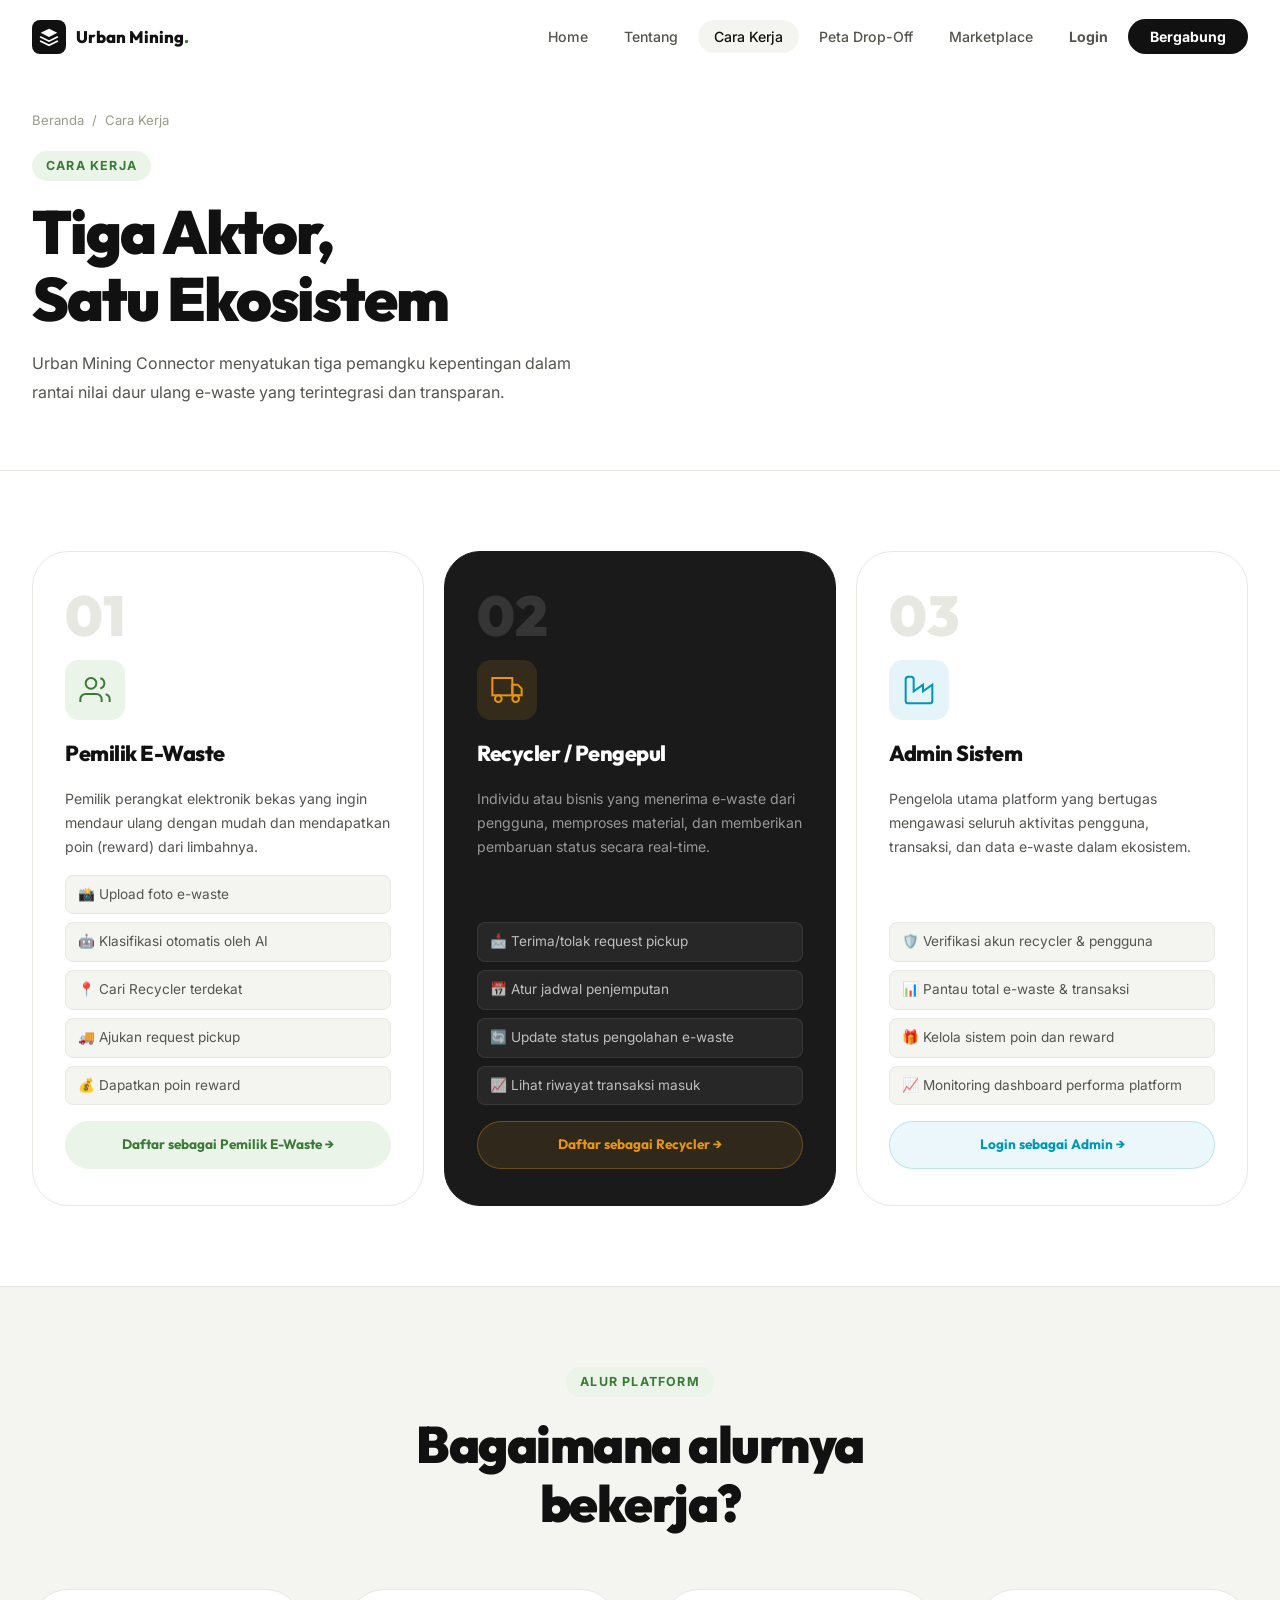
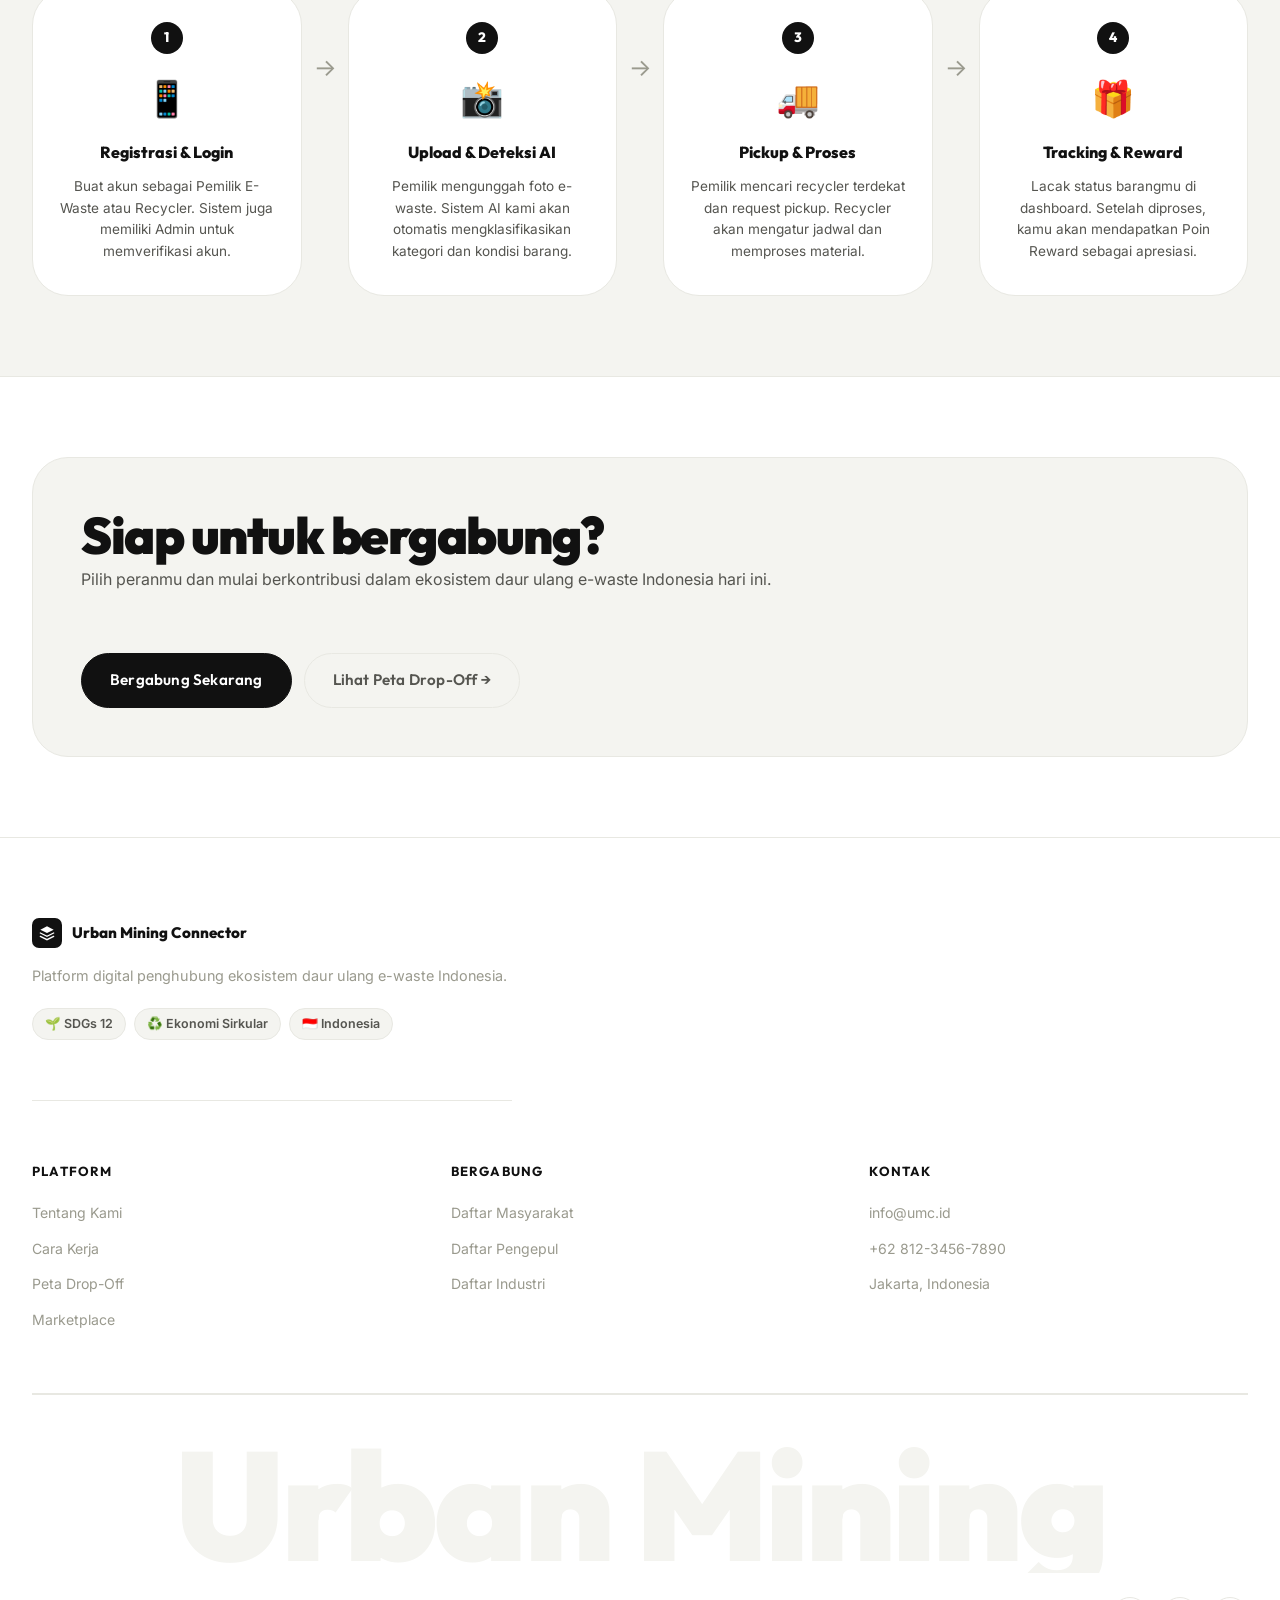
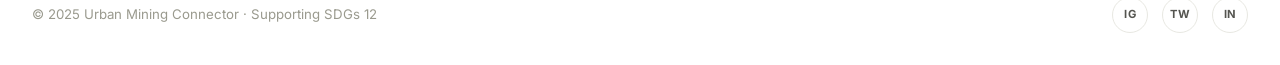
==== commit de22eeaa: "feat: implement roles, dashboards, and AI classification prototype" ====
--- a/cara-kerja.html
+++ b/cara-kerja.html
@@ -24,6 +24,7 @@
         <li><a href="cara-kerja.html" class="nav-link nav-active">Cara Kerja</a></li>
         <li><a href="peta.html" class="nav-link">Peta Drop-Off</a></li>
         <li><a href="marketplace.html" class="nav-link">Marketplace</a></li>
+        <li><a href="login.html" class="nav-link" style="font-weight:700;">Login</a></li>
         <li><a href="daftar.html" class="nav-link nav-cta">Bergabung</a></li>
       </ul>
       <button class="hamburger" id="hamburger"><span></span><span></span><span></span></button>
@@ -52,15 +53,16 @@
               <path d="M23 21v-2a4 4 0 0 0-3-3.87M16 3.13a4 4 0 0 1 0 7.75"/>
             </svg>
           </div>
-          <h3>Masyarakat</h3>
-          <p>Pemilik perangkat elektronik bekas yang ingin mendaur ulang dengan bertanggung jawab dan mendapatkan nilai dari limbahnya.</p>
+          <h3>Pemilik E-Waste</h3>
+          <p>Pemilik perangkat elektronik bekas yang ingin mendaur ulang dengan mudah dan mendapatkan poin (reward) dari limbahnya.</p>
           <ul class="actor-list">
-            <li>📍 Temukan drop-off terdekat</li>
-            <li>📅 Request pickup ke rumah</li>
-            <li>💰 Dapatkan estimasi nilai material</li>
-            <li>📊 Lacak dampak lingkungan</li>
+            <li>📸 Upload foto e-waste</li>
+            <li>🤖 Klasifikasi otomatis oleh AI</li>
+            <li>📍 Cari Recycler terdekat</li>
+            <li>🚚 Ajukan request pickup</li>
+            <li>💰 Dapatkan poin reward</li>
           </ul>
-          <a href="daftar.html" class="actor-link citizen-link">Daftar sebagai Masyarakat →</a>
+          <a href="daftar.html" class="actor-link citizen-link">Daftar sebagai Pemilik E-Waste →</a>
         </div>
 
         <div class="actor-card actor-card-dark reveal-up">
@@ -71,15 +73,15 @@
               <circle cx="5.5" cy="18.5" r="2.5"/><circle cx="18.5" cy="18.5" r="2.5"/>
             </svg>
           </div>
-          <h3>Pengepul / Kolektor</h3>
-          <p>Individu atau bisnis yang mengumpulkan e-waste dari berbagai sumber dan menyalurkannya ke fasilitas daur ulang formal.</p>
+          <h3>Recycler / Pengepul</h3>
+          <p>Individu atau bisnis yang menerima e-waste dari pengguna, memproses material, dan memberikan pembaruan status secara real-time.</p>
           <ul class="actor-list light-list">
-            <li>🗺️ Optimalkan rute pengumpulan</li>
-            <li>📦 Kelola inventori e-waste</li>
-            <li>🤝 Terhubung langsung ke industri</li>
-            <li>📈 Dashboard laporan kinerja</li>
+            <li>📩 Terima/tolak request pickup</li>
+            <li>📅 Atur jadwal penjemputan</li>
+            <li>🔄 Update status pengolahan e-waste</li>
+            <li>📈 Lihat riwayat transaksi masuk</li>
           </ul>
-          <a href="daftar.html" class="actor-link collector-link">Daftar sebagai Pengepul →</a>
+          <a href="daftar.html" class="actor-link collector-link">Daftar sebagai Recycler →</a>
         </div>
 
         <div class="actor-card reveal-up">
@@ -89,15 +91,15 @@
               <path d="M2 20a2 2 0 0 0 2 2h16a2 2 0 0 0 2-2V8l-7 5V8l-7 5V4a2 2 0 0 0-2-2H4a2 2 0 0 0-2 2z"/>
             </svg>
           </div>
-          <h3>Industri Daur Ulang</h3>
-          <p>Perusahaan daur ulang formal yang membutuhkan pasokan material e-waste secara konsisten dan terverifikasi.</p>
+          <h3>Admin Sistem</h3>
+          <p>Pengelola utama platform yang bertugas mengawasi seluruh aktivitas pengguna, transaksi, dan data e-waste dalam ekosistem.</p>
           <ul class="actor-list">
-            <li>🏭 Akses sumber material terverifikasi</li>
-            <li>📋 Kelola kebutuhan bahan baku</li>
-            <li>🔍 Filter berdasarkan jenis material</li>
-            <li>📜 Sertifikasi & compliance</li>
+            <li>🛡️ Verifikasi akun recycler & pengguna</li>
+            <li>📊 Pantau total e-waste & transaksi</li>
+            <li>🎁 Kelola sistem poin dan reward</li>
+            <li>📈 Monitoring dashboard performa platform</li>
           </ul>
-          <a href="daftar.html" class="actor-link industry-link">Daftar sebagai Industri →</a>
+          <a href="login.html" class="actor-link industry-link">Login sebagai Admin →</a>
         </div>
       </div>
     </div>
@@ -114,29 +116,29 @@
         <div class="flow-step reveal-up">
           <div class="flow-num">1</div>
           <div class="flow-icon">📱</div>
-          <h4>Daftar & Verifikasi</h4>
-          <p>Buat akun sesuai peranmu — masyarakat, pengepul, atau industri. Proses verifikasi cepat, 1x24 jam.</p>
+          <h4>Registrasi & Login</h4>
+          <p>Buat akun sebagai Pemilik E-Waste atau Recycler. Sistem juga memiliki Admin untuk memverifikasi akun.</p>
         </div>
         <div class="flow-arrow">→</div>
         <div class="flow-step reveal-up">
           <div class="flow-num">2</div>
-          <div class="flow-icon">🗺️</div>
-          <h4>Temukan atau Listing</h4>
-          <p>Masyarakat temukan drop-off terdekat. Pengepul listing ketersediaan pickup. Industri posting kebutuhan material.</p>
+          <div class="flow-icon">📸</div>
+          <h4>Upload & Deteksi AI</h4>
+          <p>Pemilik mengunggah foto e-waste. Sistem AI kami akan otomatis mengklasifikasikan kategori dan kondisi barang.</p>
         </div>
         <div class="flow-arrow">→</div>
         <div class="flow-step reveal-up">
           <div class="flow-num">3</div>
-          <div class="flow-icon">🤝</div>
-          <h4>Terhubung & Transaksi</h4>
-          <p>Platform mencocokkan kebutuhan semua pihak. Transaksi berjalan transparan dengan harga yang adil.</p>
+          <div class="flow-icon">🚚</div>
+          <h4>Pickup & Proses</h4>
+          <p>Pemilik mencari recycler terdekat dan request pickup. Recycler akan mengatur jadwal dan memproses material.</p>
         </div>
         <div class="flow-arrow">→</div>
         <div class="flow-step reveal-up">
           <div class="flow-num">4</div>
-          <div class="flow-icon">♻️</div>
-          <h4>Daur Ulang & Dampak</h4>
-          <p>E-waste terproses di fasilitas resmi. Kamu bisa melihat dampak lingkungan nyata dari kontribusimu.</p>
+          <div class="flow-icon">🎁</div>
+          <h4>Tracking & Reward</h4>
+          <p>Lacak status barangmu di dashboard. Setelah diproses, kamu akan mendapatkan Poin Reward sebagai apresiasi.</p>
         </div>
       </div>
     </div>
@@ -196,3 +198,4 @@
 </html>
 
 
+
